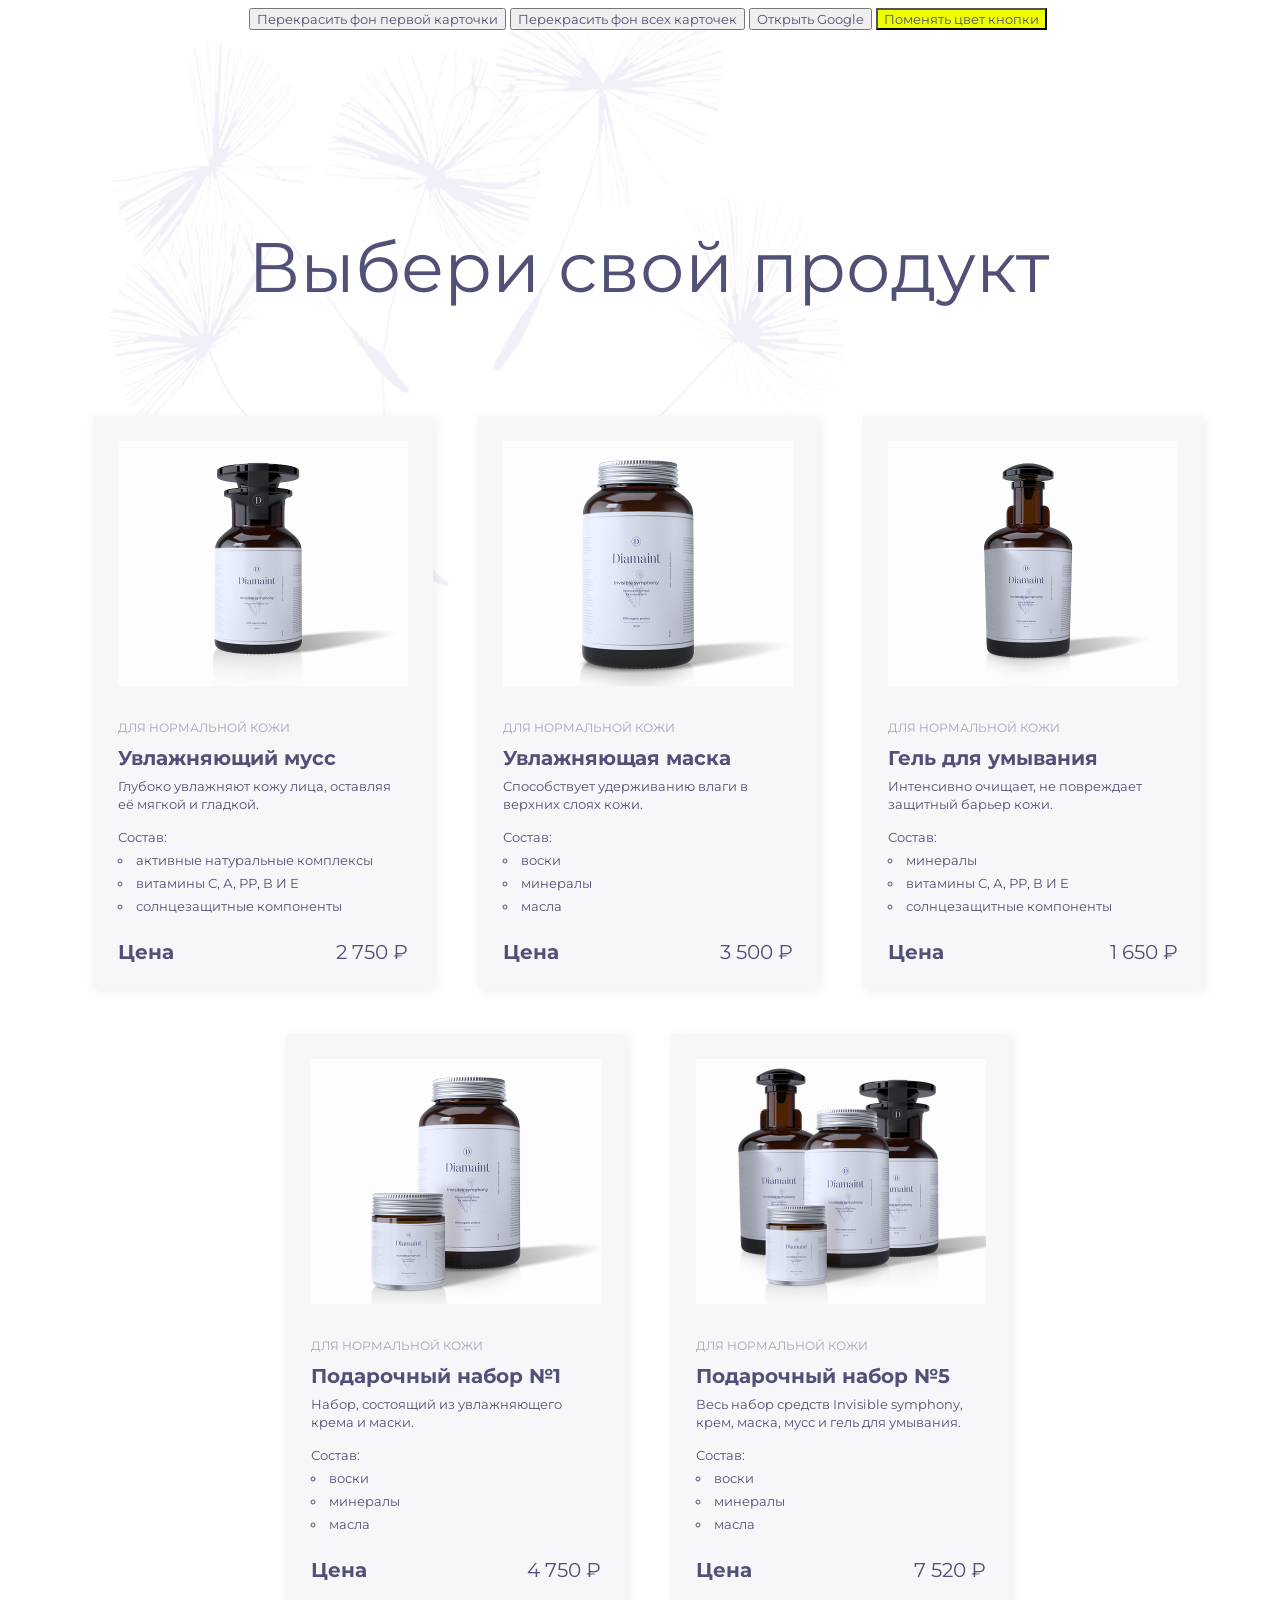
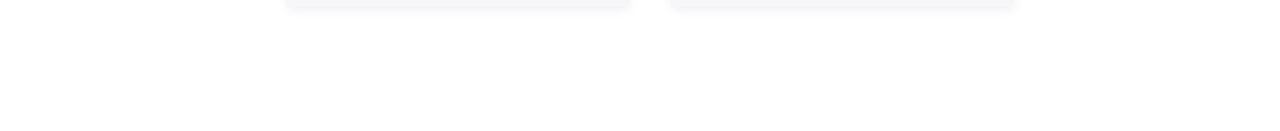
==== index.html @ c36a6a84 "fix" ====
<!DOCTYPE html>
<html lang="en">
<head>
  <meta charset="UTF-8">
  <meta name="viewport" content="width=device-width, initial-scale=1.0">
  <link rel="stylesheet" href="style/style.css">
  <title>Product card</title>
  <link rel="preconnect" href="https://fonts.googleapis.com">
  <link rel="preconnect" href="https://fonts.gstatic.com" crossorigin>
  <link href="https://fonts.googleapis.com/css2?family=Montserrat:ital,wght@0,100..900;1,100..900&display=swap" rel="stylesheet">
</head>
<body style="font-family: Montserrat;">
  <div class="product-catalog__wrapper">
    <h1 class="product-catalog__title">Выбери свой продукт</h1>
    <div class="buttons">
      <button id="recolor-first-card-button">Перекрасить фон первой карточки</button>
      <button id="recolor-all-card-button">Перекрасить фон всех карточек</button>
      <button id="open-google-button">Открыть Google</button>
      <button id="button-recolor">Поменять цвет кнопки</button>
    </div>
    <div class="product-cards__wrapper">
      <div class="product-card__wrapper">
        <img src="/images/moisturizing-mousse.png" alt="Увлажняющий мусс" class="product-card__img">
        <p class="product-card__skin-type">для нормальной кожи</p>
        <h3 class="product-card__title">Увлажняющий мусс</h3>
        <p class="product-card__description">Глубоко увлажняют кожу лица, оставляя её мягкой и гладкой.</p>
        <div class="card-list__wrapper">
          <span class="product-card__compound">Состав:</span>
          <ul class="product-card__list-of-ingredients">
            <li class="product-card__ingredients">активные натуральные комплексы</li>
            <li class="product-card__ingredients">витамины С, А, РР, В И Е</li>
            <li class="product-card__ingredients">солнцезащитные компоненты</li>
          </ul>
        </div>
        <div class="product-card__price-wrapper">
         <span class="product-card__price-text">Цена</span>
         <span class="product-card__price">2 750 &#8381</span>
        </div>
      </div>
      <div class="product-card__wrapper">
        <img src="/images/moisturizing-mask.png" alt="Увлажняющая маска" class="product-card__img">
        <p class="product-card__skin-type">для нормальной кожи</p>
        <h3 class="product-card__title">Увлажняющая маска</h3>
        <p class="product-card__description">Способствует удерживанию влаги в верхних слоях кожи.</p>
        <div class="card-list__wrapper">
          <span class="product-card__compound">Состав:</span>
          <ul class="product-card__list-of-ingredients">
            <li class="product-card__ingredients">воски</li>
            <li class="product-card__ingredients">минералы</li>
            <li class="product-card__ingredients">масла</li>
          </ul>
        </div>
        <div class="product-card__price-wrapper">
         <span class="product-card__price-text">Цена</span>
         <span class="product-card__price">3 500 &#8381</span>
        </div>
      </div>
      <div class="product-card__wrapper">
        <img src="/images/cleansing-gel.png" alt="Гель для умывания" class="product-card__img">
        <p class="product-card__skin-type">для нормальной кожи</p>
        <h3 class="product-card__title">Гель для умывания</h3>
        <p class="product-card__description">Интенсивно очищает, не повреждает защитный барьер кожи.</p>
        <div class="card-list__wrapper">
          <span class="product-card__compound">Состав:</span>
          <ul class="product-card__list-of-ingredients">
            <li class="product-card__ingredients">минералы</li>
            <li class="product-card__ingredients">витамины С, А, РР, В И Е</li>
            <li class="product-card__ingredients">солнцезащитные компоненты</li>
          </ul>
        </div>
        <div class="product-card__price-wrapper">
         <span class="product-card__price-text">Цена</span>
         <span class="product-card__price">1 650 &#8381</span>
        </div>
      </div>
      <div class="product-card__wrapper">
        <img src="/images/gift-set-1.png" alt="Подарочный набор №1, состоящий из увлажняющего крема и маски." class="product-card__img">
        <p class="product-card__skin-type">для нормальной кожи</p>
        <h3 class="product-card__title">Подарочный набор №1</h3>
        <p class="product-card__description">Набор, состоящий из увлажняющего крема и маски.</p>
        <div class="card-list__wrapper">
          <span class="product-card__compound">Состав:</span>
          <ul class="product-card__list-of-ingredients">
            <li class="product-card__ingredients">воски</li>
            <li class="product-card__ingredients">минералы</li>
            <li class="product-card__ingredients">масла</li>
          </ul>
        </div>
        <div class="product-card__price-wrapper">
         <span class="product-card__price-text">Цена</span>
         <span class="product-card__price">4 750 &#8381</span>
        </div>
      </div>
      <div class="product-card__wrapper">
        <img src="/images/gift-set-5.png" alt="Подарочный набор №5, состоящий из крема, маски, мусса и геля для умывания." class="product-card__img">
        <p class="product-card__skin-type">для нормальной кожи</p>
        <h3 class="product-card__title">Подарочный набор №5</h3>
        <p class="product-card__description">Весь набор средств Invisible symphony, крем, маска, мусс и гель для умывания.</p>
        <div class="card-list__wrapper">
          <span class="product-card__compound">Состав:</span>
          <ul class="product-card__list-of-ingredients">
            <li class="product-card__ingredients">воски</li>
            <li class="product-card__ingredients">минералы</li>
            <li class="product-card__ingredients">масла</li>
          </ul>
        </div>
        <div class="product-card__price-wrapper">
         <span class="product-card__price-text">Цена</span>
         <span class="product-card__price">7 520 &#8381</span>
        </div>
      </div>
    </div>
  </div>
  <script src="./script.js"></script>
</body>
</html>
---- style/style.css ----
* {
  box-sizing: border-box;
  font-family: 'Montserrat', sans-serif;
  color: #515076;
}

.product-catalog__wrapper {
  width: 1280px;
  height: 1715px;
  margin: 0 auto;
  background-image: url("/images/dandelions-background.png");
  background-size: 790px 697px;
  background-color: #FFFFFF;
  background-repeat: no-repeat;
  background-position: 85px 0px;
  position: relative;
}

.buttons {
  position: absolute;
  width: 100%;
  text-align: center;
  top: 10;
}

#button-recolor {
  background-color: #eeff00;
}

#button-recolor.active {
  background-color: #ff00f2;
}

.product-catalog__title {
  font-style: normal;
  font-weight: 400;
  font-size: 70px;
  line-height: 78px;
  position: absolute;
  top: 173px;
  left: 0;
  right: 0;
  width: 100%;
  text-align: center;
}

.product-cards__wrapper {
  display: flex;
  flex-wrap: wrap;
  gap: 45px;
  width: 1110px;
  height: 1191px;
  outline: 1px solid transparent;
  position: absolute;
  top: 408px;
  left: 85px;
  justify-content: center;
}

.product-card__wrapper {
  width: 340px;
  height: 573px;
  background-color: #F7F7FA;
  display: inline-block;
  padding: 25px 25px 303px 25px;
  box-shadow: 2px 2px 10px rgba(81, 80, 118, 0.1);
  outline: 1px solid transparent;
  position: relative;
}

.product-card__img {
  display: block;
  margin: 0 auto;
  width: 290px;
  height: 245px;
}

.product-card__skin-type {
  font-style: normal;
  font-weight: 400;
  font-size: 12px;
  line-height: 24px;
  text-transform: uppercase;
  color: #A5A3B9;
  position: absolute;
  top: 288px;
}

.product-card__title {
  font-style: normal;
  font-weight: 700;
  font-size: 20px;
  line-height: 27px;
  position: absolute;
  top: 309px;
}

.product-card__description {
  position: absolute;
  width: 287px;
  height: 36px;
  top: 348px;
  left: 25px;
  font-style: normal;
  font-weight: 400;
  font-size: 13px;
  line-height: 18px;
}

.card-list__wrapper {
  width: 287px;
  height: 87px;
  outline: 1px solid transparent;
  position: absolute;
  top: 412px;
  right: 63px;
  bottom: 74px;
  left: 25px;
}

.product-card__compound {
  font-style: normal;
  font-weight: 400;
  font-size: 13px;
  line-height: 18px;
  position: absolute;
  top: 0px;
}

.product-card__list-of-ingredients {
  list-style-type: circle;
  list-style-position: inside;
  padding-left: 0;
  margin-left: 0;
  margin-top: 23px;
}

.product-card__ingredients {
  font-style: normal;
  font-weight: 400;
  font-size: 13px;
  line-height: 18px;
  margin-top: 5px;
}

.product-card__price-wrapper {
  width: 290px;
  height: 24px;
  display: inline-block;
  outline: 1px solid transparent;
  position: absolute;
  top: 524px;
  right: 25px;
  bottom: 25px;
  left: 25px;
}

.product-card__price-text {
  font-style: normal;
  font-weight: 700;
  font-size: 20px;
  line-height: 24px;
}

.product-card__price {
  font-style: normal;
  font-weight: 400;
  font-size: 20px;
  line-height: 24px;
  position: absolute; right: 0;
}
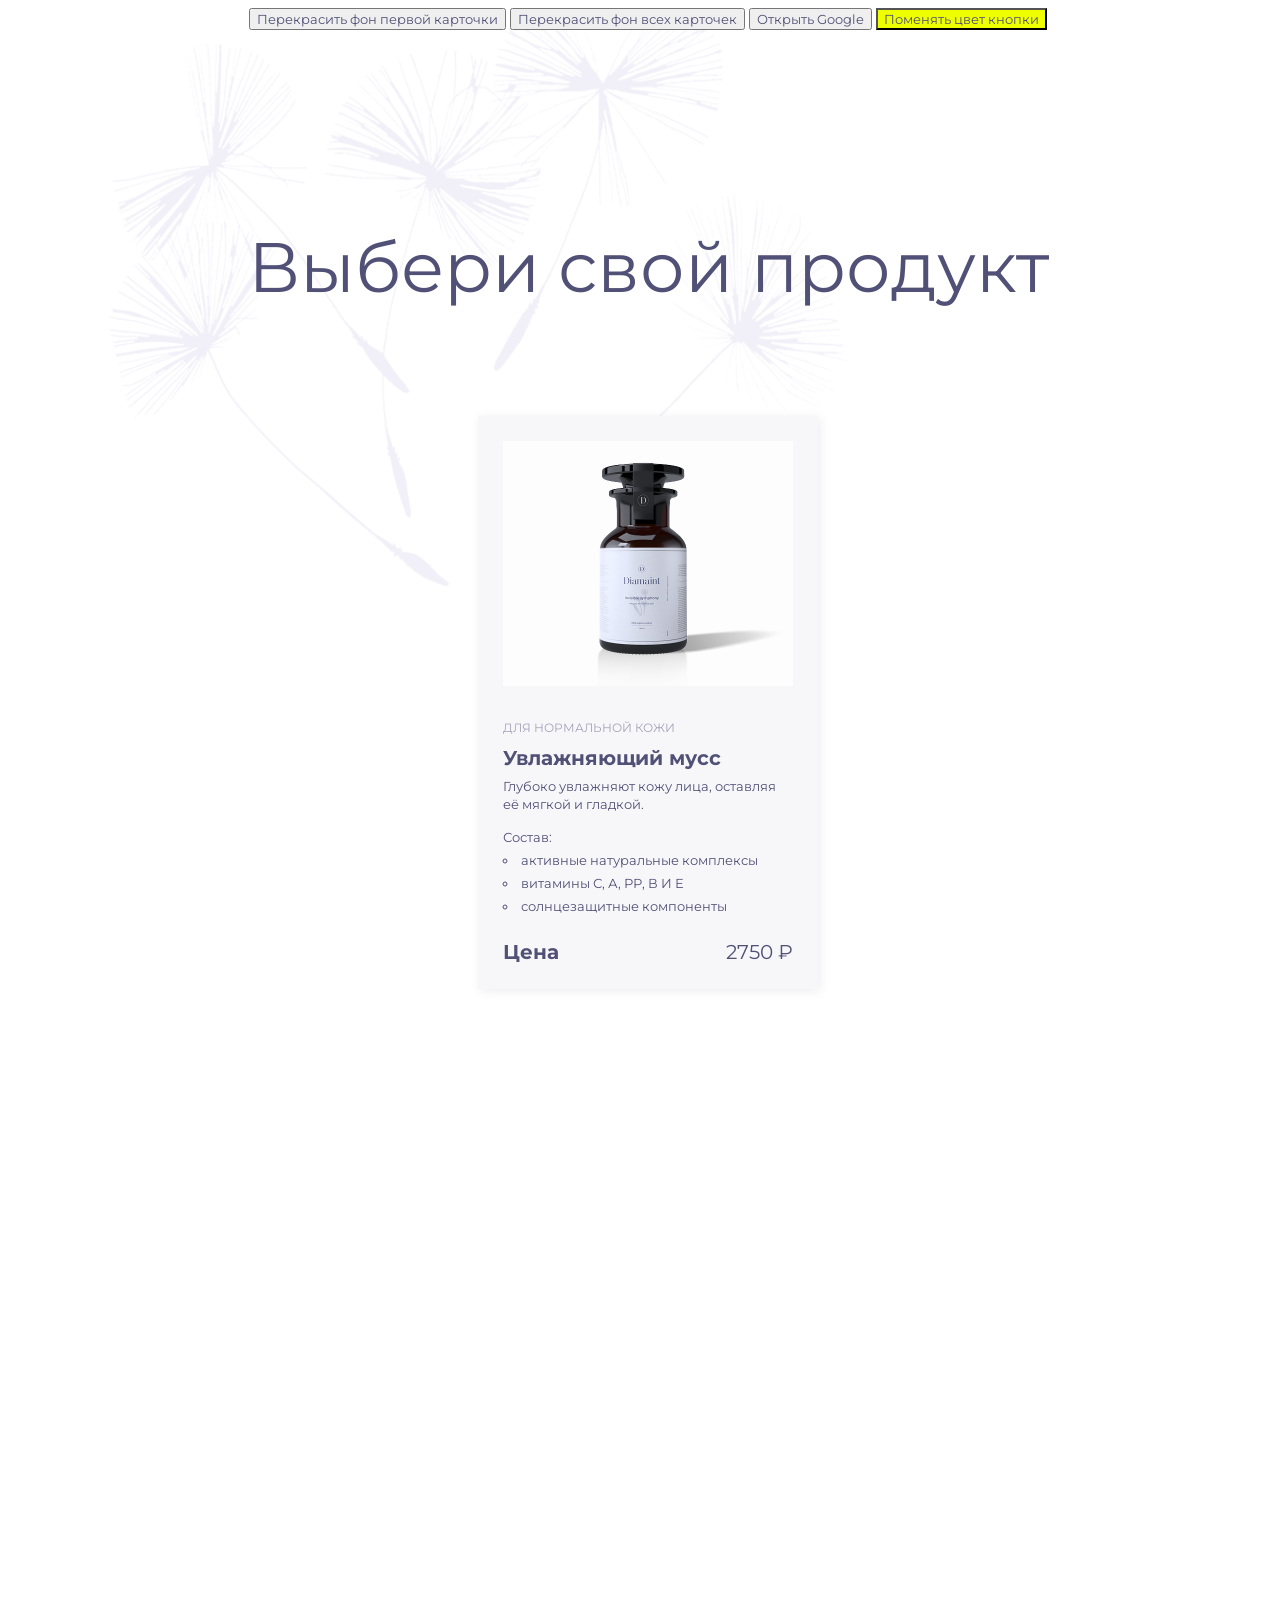
==== commit 9e55a19f: "feat: complete homework 8" ====
--- a/index.html
+++ b/index.html
@@ -18,99 +18,28 @@
       <button id="open-google-button">Открыть Google</button>
       <button id="button-recolor">Поменять цвет кнопки</button>
     </div>
-    <div class="product-cards__wrapper">
+    <div class="product-cards__wrapper" id="product-container">
+    <template id="product-template">
       <div class="product-card__wrapper">
-        <img src="/images/moisturizing-mousse.png" alt="Увлажняющий мусс" class="product-card__img">
-        <p class="product-card__skin-type">для нормальной кожи</p>
-        <h3 class="product-card__title">Увлажняющий мусс</h3>
-        <p class="product-card__description">Глубоко увлажняют кожу лица, оставляя её мягкой и гладкой.</p>
+        <img src="" alt="" class="product-card__img">
+        <p class="product-card__skin-type"></p>
+        <h3 class="product-card__title"></h3>
+        <p class="product-card__description"></p>
         <div class="card-list__wrapper">
           <span class="product-card__compound">Состав:</span>
-          <ul class="product-card__list-of-ingredients">
-            <li class="product-card__ingredients">активные натуральные комплексы</li>
-            <li class="product-card__ingredients">витамины С, А, РР, В И Е</li>
-            <li class="product-card__ingredients">солнцезащитные компоненты</li>
-          </ul>
+          <ul class="product-card__list-of-ingredients"></ul>
         </div>
         <div class="product-card__price-wrapper">
          <span class="product-card__price-text">Цена</span>
-         <span class="product-card__price">2 750 &#8381</span>
+         <span class="product-card__price"></span>
         </div>
       </div>
-      <div class="product-card__wrapper">
-        <img src="/images/moisturizing-mask.png" alt="Увлажняющая маска" class="product-card__img">
-        <p class="product-card__skin-type">для нормальной кожи</p>
-        <h3 class="product-card__title">Увлажняющая маска</h3>
-        <p class="product-card__description">Способствует удерживанию влаги в верхних слоях кожи.</p>
-        <div class="card-list__wrapper">
-          <span class="product-card__compound">Состав:</span>
-          <ul class="product-card__list-of-ingredients">
-            <li class="product-card__ingredients">воски</li>
-            <li class="product-card__ingredients">минералы</li>
-            <li class="product-card__ingredients">масла</li>
-          </ul>
-        </div>
-        <div class="product-card__price-wrapper">
-         <span class="product-card__price-text">Цена</span>
-         <span class="product-card__price">3 500 &#8381</span>
-        </div>
-      </div>
-      <div class="product-card__wrapper">
-        <img src="/images/cleansing-gel.png" alt="Гель для умывания" class="product-card__img">
-        <p class="product-card__skin-type">для нормальной кожи</p>
-        <h3 class="product-card__title">Гель для умывания</h3>
-        <p class="product-card__description">Интенсивно очищает, не повреждает защитный барьер кожи.</p>
-        <div class="card-list__wrapper">
-          <span class="product-card__compound">Состав:</span>
-          <ul class="product-card__list-of-ingredients">
-            <li class="product-card__ingredients">минералы</li>
-            <li class="product-card__ingredients">витамины С, А, РР, В И Е</li>
-            <li class="product-card__ingredients">солнцезащитные компоненты</li>
-          </ul>
-        </div>
-        <div class="product-card__price-wrapper">
-         <span class="product-card__price-text">Цена</span>
-         <span class="product-card__price">1 650 &#8381</span>
-        </div>
-      </div>
-      <div class="product-card__wrapper">
-        <img src="/images/gift-set-1.png" alt="Подарочный набор №1, состоящий из увлажняющего крема и маски." class="product-card__img">
-        <p class="product-card__skin-type">для нормальной кожи</p>
-        <h3 class="product-card__title">Подарочный набор №1</h3>
-        <p class="product-card__description">Набор, состоящий из увлажняющего крема и маски.</p>
-        <div class="card-list__wrapper">
-          <span class="product-card__compound">Состав:</span>
-          <ul class="product-card__list-of-ingredients">
-            <li class="product-card__ingredients">воски</li>
-            <li class="product-card__ingredients">минералы</li>
-            <li class="product-card__ingredients">масла</li>
-          </ul>
-        </div>
-        <div class="product-card__price-wrapper">
-         <span class="product-card__price-text">Цена</span>
-         <span class="product-card__price">4 750 &#8381</span>
-        </div>
-      </div>
-      <div class="product-card__wrapper">
-        <img src="/images/gift-set-5.png" alt="Подарочный набор №5, состоящий из крема, маски, мусса и геля для умывания." class="product-card__img">
-        <p class="product-card__skin-type">для нормальной кожи</p>
-        <h3 class="product-card__title">Подарочный набор №5</h3>
-        <p class="product-card__description">Весь набор средств Invisible symphony, крем, маска, мусс и гель для умывания.</p>
-        <div class="card-list__wrapper">
-          <span class="product-card__compound">Состав:</span>
-          <ul class="product-card__list-of-ingredients">
-            <li class="product-card__ingredients">воски</li>
-            <li class="product-card__ingredients">минералы</li>
-            <li class="product-card__ingredients">масла</li>
-          </ul>
-        </div>
-        <div class="product-card__price-wrapper">
-         <span class="product-card__price-text">Цена</span>
-         <span class="product-card__price">7 520 &#8381</span>
-        </div>
-      </div>
+    </template>
     </div>
   </div>
-  <script src="./script.js"></script>
+
+<!-- Подключение файла как модуля -->
+ 
+  <script type="module" src="homework-8.js"></script>
 </body>
 </html>
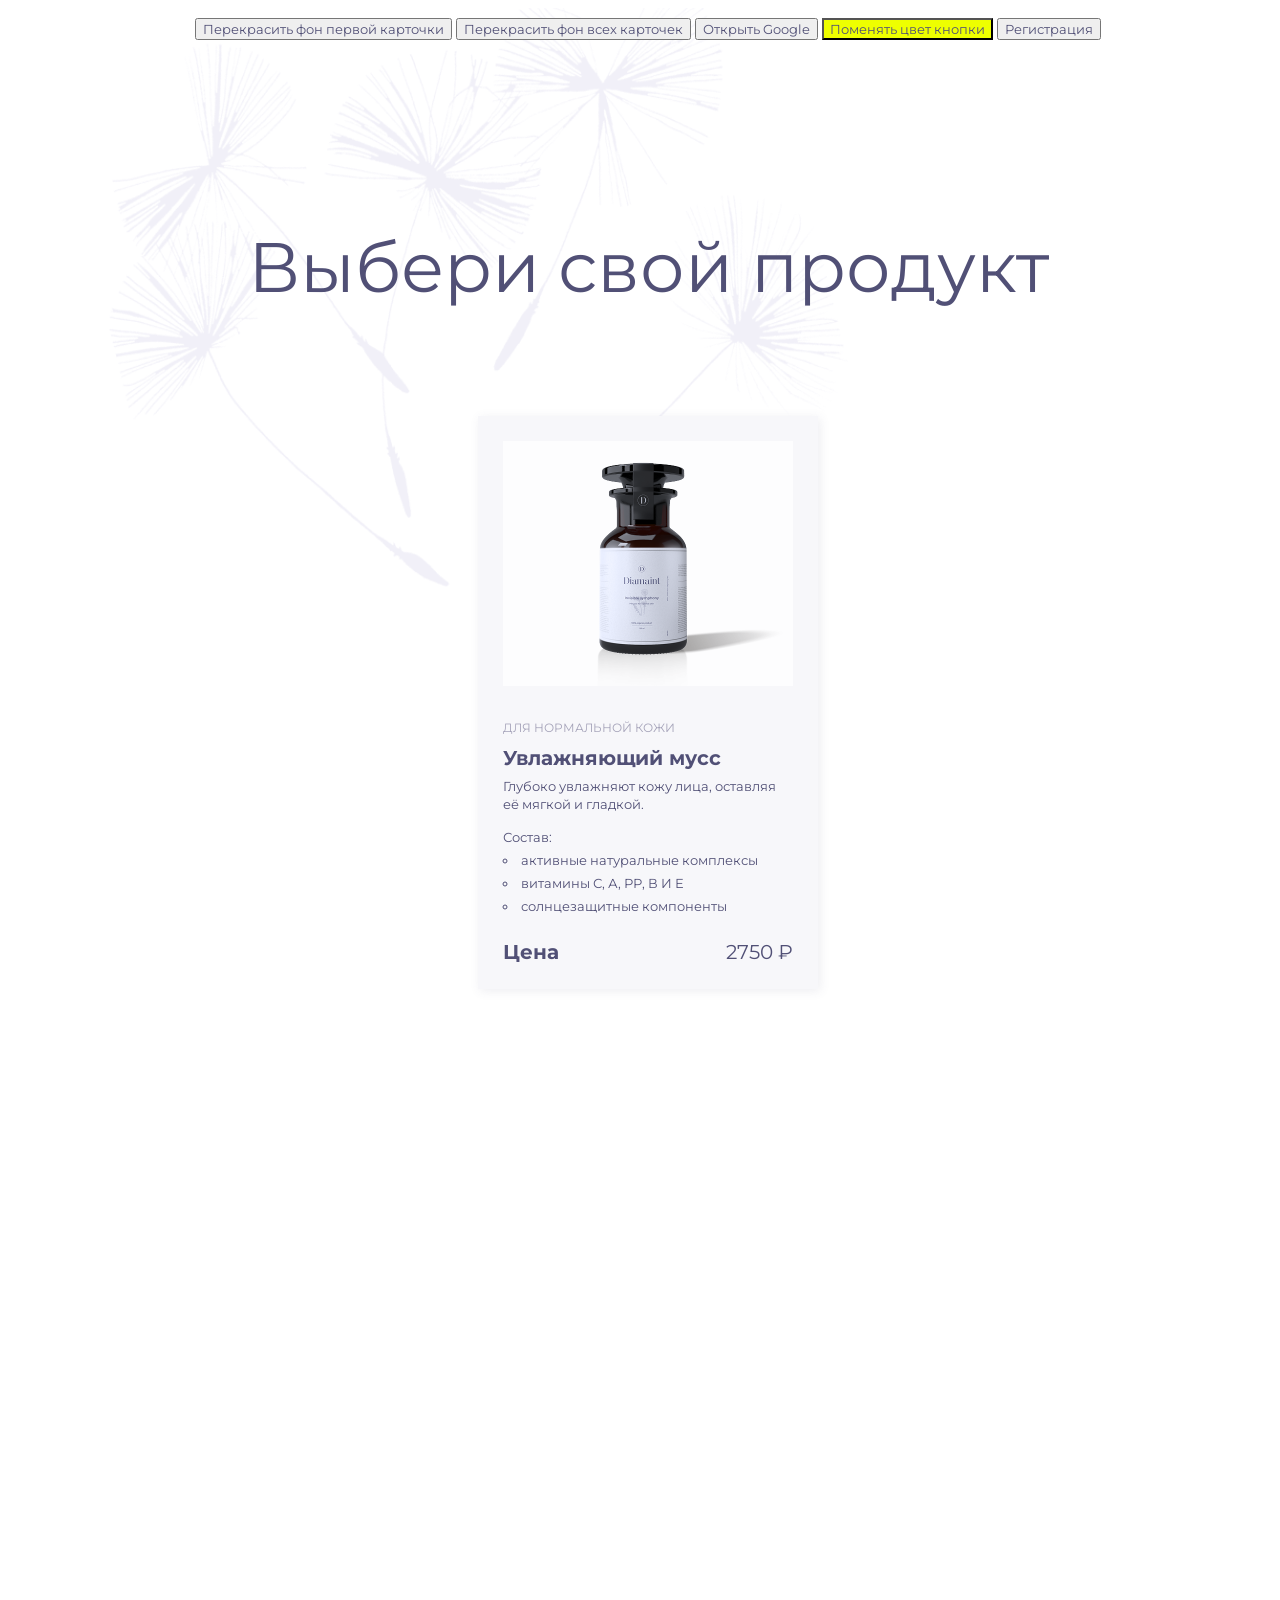
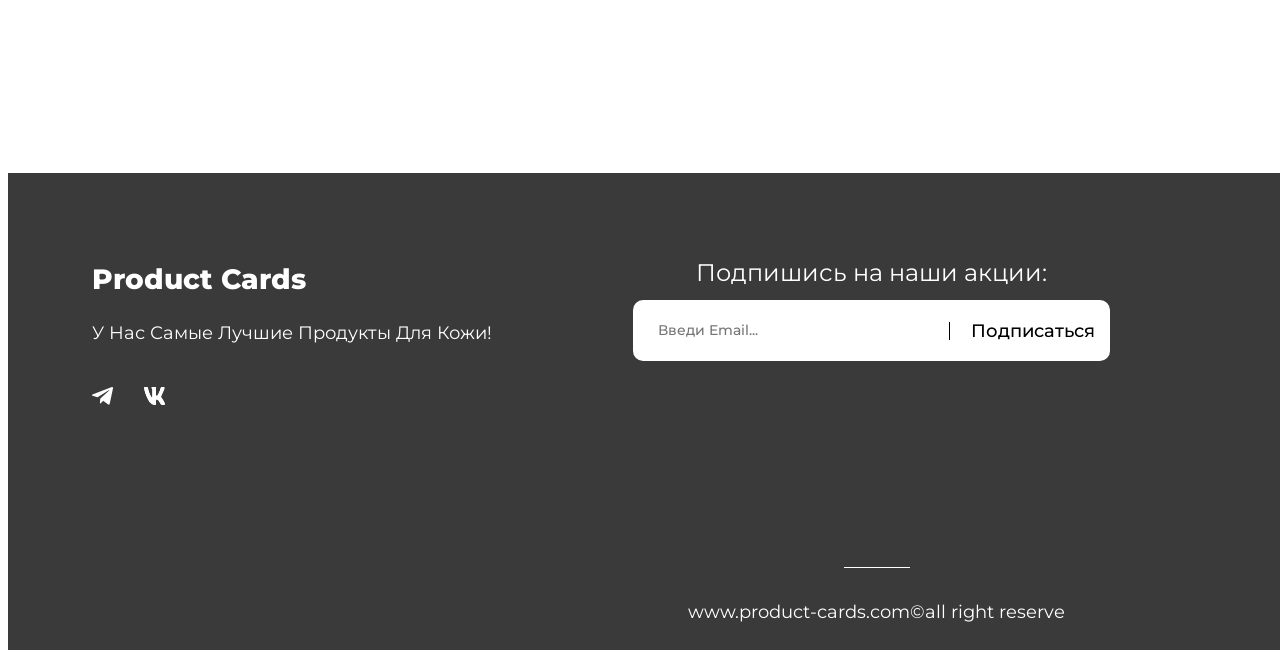
==== commit 5e3a36b8: "feat: complete homework 9" ====
--- a/index.html
+++ b/index.html
@@ -17,6 +17,10 @@
       <button id="recolor-all-card-button">Перекрасить фон всех карточек</button>
       <button id="open-google-button">Открыть Google</button>
       <button id="button-recolor">Поменять цвет кнопки</button>
+
+<!-- 5.1. Создание кнопки регистрации -->
+
+      <button id="registration-button">Регистрация</button>
     </div>
     <div class="product-cards__wrapper" id="product-container">
     <template id="product-template">
@@ -38,8 +42,82 @@
     </div>
   </div>
 
-<!-- Подключение файла как модуля -->
- 
+<!-- 3. Верстка footer'а по макету -->
+
+  <footer class="footer">
+    <div class="footer-container">
+      <div class="title-wrapper">
+        <h3 class="footer-title">Product Cards</h3>
+        <p class="footer-title__text">У нас самые лучшие продукты для кожи!</p>
+      </div>
+      <div class="subscription-wrapper">
+        <p class="subscription-text">Подпишись на наши акции:</p>
+        <form class="input-group" id="email-form">
+          <input type="email" name="email" class="subscription-input" placeholder="Введи Email...">
+          <div class="input-divider"></div>
+          <button type="submit" class="input-button">Подписаться</button>
+        </form>
+      </div>
+      <div class="nav-wrapper">
+        <nav>
+          <ul>
+            <li class="nav-title">Быстрые ссылки</li>
+            <li class="nav-text">Главная</li>
+            <li class="nav-text">Магазин</li>
+            <li class="nav-text">Контакты</li>
+          </ul>
+        </nav>
+      </div>
+      <div class="social-icons">
+        <img src="/images/tg-ico.png" alt="Telegram" class="social-ico">
+        <img src="/images/vk-ico.png" alt="VK" class="social-ico">
+      </div>
+    </div>
+    <div class="footer-line"></div>
+    <div class="footer-bottom">
+      <p class="footer-bottom__text">www.product-cards.com©all right reserve</p>
+    </div>
+  </footer>
   <script type="module" src="homework-8.js"></script>
+  <script type="module" src="homework-9.js"></script>
+
+<!-- 5.2. Создание модального окна-->
+
+  <div class="overlay">
+    <div class="modal">
+      <button id="modal-exit__button">X</button>
+      <h3 class="modal-title">Регистрация</h3>
+
+<!-- 6.1. Создание формы для регистрации внутри модального окна -->
+
+      <form class="registration-form" id="registration-form">
+        <label>
+          Имя
+          <input type="text" name="first-name" class="first-name" placeholder="Введите имя" required>
+        </label>
+        <label>
+          Фамилия
+          <input type="text" name="last-name" class="last-name" placeholder="Введите фамилию" required>
+        </label>
+        <label>
+          Дата рождения
+          <input type="date" name="birth-date" class="birth-date" placeholder="Укажите дату рождения" required>
+        </label>
+        <label>
+          Логин
+          <input type="text" name="login" class="login" placeholder="Введите логин" required>
+        </label>
+        <label>
+          Пароль
+          <input type="password" name="password" class="password" placeholder="Введите пароль" required>
+        </label>
+        <label>
+          Подтвердить пароль
+          <input type="password" name="password-confirm" class="password-confirm" placeholder="Повторите пароль" required>
+        </label>
+        <button type="submit" class="reg-button">Зарегистрироваться</button>
+      </form>
+    </div>
+  </div>
 </body>
 </html>
--- a/style/style.css
+++ b/style/style.css
@@ -20,7 +20,7 @@
   position: absolute;
   width: 100%;
   text-align: center;
-  top: 10;
+  top: 10px;
 }
 
 #button-recolor {
@@ -168,4 +168,254 @@
   font-size: 20px;
   line-height: 24px;
   position: absolute; right: 0;
+}
+
+.footer {
+  display: flex;
+  flex-direction: column;
+  align-items: center;
+  width: 1728px; 
+  height: 477px;
+  margin: 0 auto;
+  margin-top: 50px;
+  padding: 85px 75px 0px 84px;
+  background: #3A3A3A;
+}
+
+.footer * {
+  color: #FFFFFF;
+}
+
+.footer-container {
+  display: flex;
+  width: 1569px;
+  height: 147px;
+  position: relative;
+}
+
+.title-wrapper {
+  width: 409px;
+  height: 87px;
+}
+
+.subscription-wrapper {
+  width: 477px;
+  height: 103px;
+  margin-left: 132px;
+  display: flex;
+  flex-direction: column;
+  align-items: center;
+  justify-content: space-between;
+}
+
+.nav-wrapper {
+  width: 178px;
+  height: 147px;
+  margin-left: 373px;
+}
+
+.nav-wrapper nav {
+  height: 100%;
+}
+
+.nav-wrapper ul {
+  list-style: none;
+  padding: 0;
+  margin: 0;
+  display: flex;
+  flex-direction: column;
+  justify-content: space-between;
+  height: 100%;
+}
+
+.footer-title {
+  margin: 0;
+  font-style: normal;
+  font-weight: 800;
+  font-size: 28px;
+  line-height: 43px;
+  text-transform: capitalize;
+}
+
+.footer-title__text {
+  font-style: normal;
+  font-weight: 400;
+  font-size: 18px;
+  line-height: 28px;
+  text-transform: capitalize;
+}
+
+.nav-title {
+  font-style: normal;
+  font-weight: 500;
+  font-size: 20px;
+  line-height: 24px;
+}
+
+.nav-text {
+  font-style: normal;
+  font-weight: 400;
+  font-size: 18px;
+  line-height: 22px;
+}
+
+.subscription-text {
+  font-style: normal;
+  font-weight: 400;
+  font-size: 24px;
+  line-height: 29px;
+  margin: 0;
+  padding-bottom: 10px;
+}
+
+.input-group {
+  display: flex;
+  align-items: center;
+  width: 477px;
+  height: 61px;
+  background: #FFFFFF;
+  border-radius: 10px;
+  overflow: hidden;
+}
+
+.subscription-input {
+  flex-grow: 1;
+  background: transparent;
+  border: none;
+  outline: none;
+  font-style: normal;
+  font-weight: 500;
+  font-size: 14px;
+  line-height: 17px;
+  padding-left: 25px;
+  color: rgba(0, 0, 0, 0.75);
+}
+
+.input-divider {
+  width: 1px;
+  height: 18px;
+  background-color: #000000;
+  margin: 0 21px;
+}
+
+.input-button {
+  font-style: normal;
+  font-weight: 500;
+  font-size: 18px;
+  line-height: 22px;
+  color: #000000;
+  background: none;
+  border: none;
+  padding-left: 0;
+  padding-right: 15px;
+  cursor: pointer;
+}
+
+.footer-line {
+  width: 66px;
+  height: 1px;
+  background-color: #FFFFFF;
+  margin-top: 162px;
+  flex-shrink: 0;
+}
+
+.footer-bottom {
+  margin-top: 33px;
+  padding-bottom: 28px;
+  text-align: center;
+}
+
+.footer-bottom__text {
+  font-style: normal;
+  font-weight: 400;
+  font-size: 18px;
+  line-height: 22px;
+  margin: 0;
+}
+
+.social-icons {
+  position: absolute;
+  left: 0;
+  bottom: 0.39px;
+  display: flex;
+  gap: 30.5px;
+}
+
+.social-ico {
+  width: 21px;
+  height: 17.61px;
+  display: block; 
+}
+
+.overlay {
+  position: fixed;
+  width: 100%;
+  height: 100%;
+  top: 0;
+  left: 0;
+  background-color: rgba(0, 0, 0, 0.7);
+  justify-content: center;
+  align-items: center;
+  display: none;
+  z-index: 100;
+}
+
+.modal {
+  padding: 10px 20px;
+  background-color: #FFFFFF;
+  position: relative;
+  display: none;
+  z-index: 101;
+}
+
+.overlay-showed {
+  display: flex;
+}
+
+.modal-showed {
+  display: block
+}
+
+#modal-exit__button {
+  position: absolute;
+  top: 0;
+  right: 0;
+  font-weight: 700;
+  color: crimson;
+}
+
+.registration-form {
+  display: flex;
+  flex-direction: column;
+  gap: 10px;
+}
+
+.registration-form label {
+  display: flex;
+  justify-content: space-between;
+  gap: 20px;
+}
+
+.reg-button {
+  width: 220px;
+  font-style: normal;
+  text-align: center;
+  align-self: center;
+  font-weight: 500;
+  font-size: 18px;
+  line-height: 22px;
+  color: #000000;
+  background: rgb(197, 246, 229);
+  border: 1px solid #515076;
+  border-radius: 10px;
+  cursor: pointer;
+}
+
+.modal-title {
+  font-style: normal;
+  text-align: center;
+  font-weight: 500;
+  color: #000000;
+  margin: 0;
+  margin-bottom: 10px;
 }
